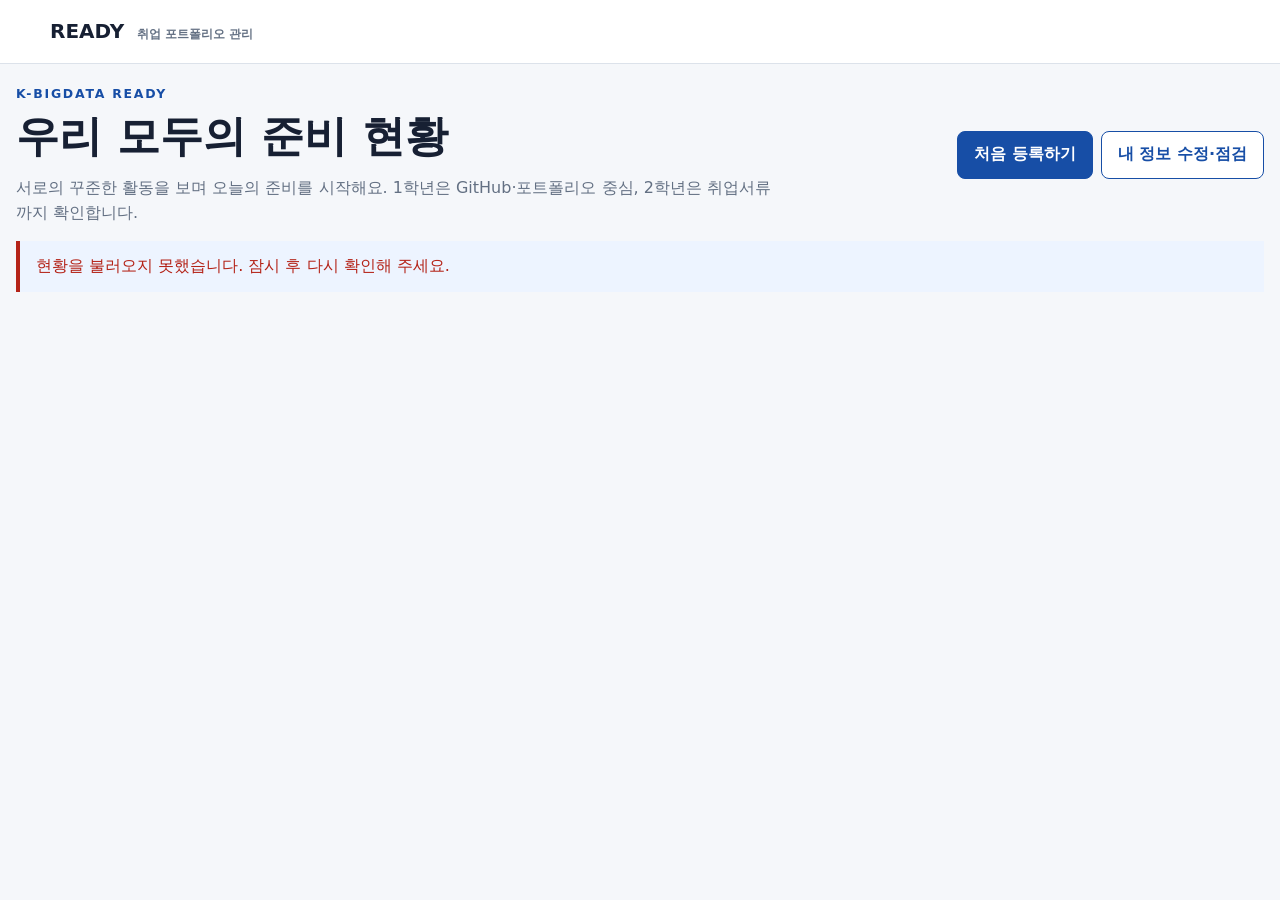
==== index.html @ 65328bdd "메인 학생 현황판과 학년별 준비 기준 개선" ====
<!doctype html><html lang="ko"><head><meta charset="utf-8"><meta name="viewport" content="width=device-width,initial-scale=1"><meta name="description" content="빅데이터소프트웨어공학과 취업 포트폴리오 관리 시스템"><title>READY</title><link rel="stylesheet" href="assets/css/app.css?v=20261002-2"></head><body><a class="skip" href="#app">본문으로</a><header><a class="brand" href="#/">READY <small>취업 포트폴리오 관리</small></a><button id="menu" aria-label="메뉴" aria-expanded="false">☰</button><nav id="nav"></nav></header><main id="app" tabindex="-1"><div class="loading">불러오는 중…</div></main><div id="toast" role="status" aria-live="polite"></div><script src="assets/js/config.js"></script><script type="module" src="assets/js/app.js?v=20261002-2"></script></body></html>
---- assets/css/app.css ----
:root{--ink:#172033;--muted:#637083;--line:#dce2ea;--bg:#f5f7fa;--brand:#174ea6;--ok:#18794e;--warn:#9a6700;--bad:#b42318;--card:#fff}*{box-sizing:border-box}body{margin:0;font-family:system-ui,-apple-system,"Noto Sans KR",sans-serif;background:var(--bg);color:var(--ink);line-height:1.55}a{color:var(--brand)}.skip{position:absolute;left:-9999px}.skip:focus{left:1rem;top:1rem;background:#fff;padding:.7rem;z-index:20}header{height:64px;background:#fff;border-bottom:1px solid var(--line);display:flex;align-items:center;gap:1rem;padding:0 max(1rem,calc((100% - 1180px)/2));position:sticky;top:0;z-index:10}.brand{text-decoration:none;font-size:1.25rem;font-weight:800;color:var(--ink)}.brand small{font-size:.72rem;color:var(--muted);margin-left:.35rem}nav{margin-left:auto;display:flex;gap:.2rem}nav a,nav button{padding:.65rem;border:0;background:none;color:var(--ink);text-decoration:none;font:inherit}#menu{display:none;margin-left:auto;border:0;background:none;font-size:1.4rem}main{max-width:1180px;margin:auto;padding:2rem 1rem 5rem}.hero{padding:4rem 1rem;text-align:center}.hero h1{font-size:clamp(2.4rem,8vw,5rem);margin:0;color:var(--brand)}.hero p{font-size:1.12rem;color:var(--muted)}.actions{display:flex;gap:.65rem;justify-content:center;flex-wrap:wrap;margin-top:2rem}.btn,button{min-height:44px;border-radius:8px;padding:.65rem 1rem;border:1px solid var(--brand);background:var(--brand);color:#fff;font-weight:650;cursor:pointer;text-decoration:none}.btn.secondary,button.secondary{background:#fff;color:var(--brand)}button.danger{background:#fff;color:var(--bad);border-color:var(--bad)}h1{font-size:1.8rem}h2{font-size:1.2rem;margin-top:0}.grid{display:grid;grid-template-columns:repeat(auto-fit,minmax(220px,1fr));gap:1rem}.card{background:var(--card);border:1px solid var(--line);border-radius:12px;padding:1rem;box-shadow:0 1px 2px #00000008}.metric strong{font-size:1.8rem;display:block}.muted{color:var(--muted)}.badge{display:inline-block;padding:.2rem .55rem;border-radius:999px;font-size:.8rem;font-weight:700;background:#e8edf4}.badge.ok{color:var(--ok);background:#e8f5ee}.badge.warn{color:var(--warn);background:#fff5d6}.badge.bad{color:var(--bad);background:#feeceb}form{max-width:760px}.field{margin:.8rem 0}.field label{display:block;font-weight:650;margin-bottom:.3rem}.field input,.field select,.field textarea{width:100%;min-height:44px;padding:.65rem;border:1px solid #aeb8c7;border-radius:7px;background:#fff;font:inherit}.field textarea{min-height:100px}.steps{display:flex;gap:.4rem;margin-bottom:1rem;overflow:auto}.steps span{white-space:nowrap;padding:.45rem .7rem;border-radius:99px;background:#e8edf4}.steps .active{background:var(--brand);color:#fff}.form-actions{display:flex;gap:.6rem;margin-top:1rem}table{width:100%;border-collapse:collapse;background:#fff}th,td{text-align:left;padding:.7rem;border-bottom:1px solid var(--line);vertical-align:top}th{background:#eef2f7}.table-wrap{overflow:auto;border:1px solid var(--line);border-radius:10px}.notice{padding:.8rem 1rem;border-left:4px solid var(--brand);background:#edf4ff;margin:1rem 0}.error{border-color:var(--bad);color:var(--bad)}#toast{position:fixed;right:1rem;bottom:1rem;background:#172033;color:#fff;padding:.8rem 1rem;border-radius:8px;opacity:0;pointer-events:none;transition:.2s}#toast.show{opacity:1}.loading{text-align:center;padding:4rem;color:var(--muted)}.section{margin:1.3rem 0}.list{padding-left:1.2rem}.toolbar{display:flex;gap:.5rem;flex-wrap:wrap;margin-bottom:1rem}.toolbar input,.toolbar select{min-height:44px;padding:.5rem;border:1px solid #aeb8c7;border-radius:7px}.repo{display:flex;justify-content:space-between;gap:1rem;border-bottom:1px solid var(--line);padding:.7rem 0}
@media(max-width:720px){header{flex-wrap:wrap}.brand small{display:none}#menu{display:block}nav{display:none;width:100%;background:#fff;padding-bottom:.5rem}nav.open{display:grid}main{padding-top:1.2rem}.hero{padding:2.5rem 0}.actions .btn{width:100%}.desktop-table thead{display:none}.desktop-table,.desktop-table tbody,.desktop-table tr,.desktop-table td{display:block}.desktop-table tr{margin:.7rem;background:#fff;border:1px solid var(--line);border-radius:10px;padding:.5rem}.desktop-table td{border:0;padding:.25rem .5rem}.desktop-table td:before{content:attr(data-label);font-weight:700;display:inline-block;min-width:8rem}}
.register-wizard{max-width:760px}.register-wizard form{max-width:none}.register-wizard .steps{overflow:visible}.register-wizard .steps button{flex:1;min-width:0;border:0;background:#e8edf4;color:var(--muted);padding:.45rem .25rem;display:flex;align-items:center;justify-content:center;gap:.3rem}.register-wizard .steps button b{display:grid;place-items:center;width:1.45rem;height:1.45rem;border-radius:50%;background:#fff;color:var(--muted);font-size:.76rem}.register-wizard .steps button.active{background:var(--brand);color:#fff}.register-wizard .steps button.active b,.register-wizard .steps button.done b{color:var(--brand)}.register-wizard .steps button.done{color:var(--brand)}.wizard-panel{display:none}.wizard-panel.active{display:block}.wizard-panel .form-actions{justify-content:space-between}.wizard-panel .form-actions.end{justify-content:flex-end}.register-summary{display:grid;grid-template-columns:1fr 1fr;margin:0}.register-summary div{padding:.55rem .2rem;border-bottom:1px solid var(--line)}.register-summary dt{font-size:.8rem;color:var(--muted)}.register-summary dd{margin:0;font-weight:700;overflow:hidden;text-overflow:ellipsis;white-space:nowrap}.confirm-note{margin:.8rem 0 0}
@media(max-width:720px){main:has(.register-wizard){padding:.75rem .75rem 1rem}main:has(.register-wizard)>h1{font-size:1.35rem;margin:.15rem 0 .6rem}.register-wizard .steps{gap:.25rem;margin-bottom:.6rem}.register-wizard .steps button{min-height:38px;border-radius:8px}.register-wizard .steps button span{font-size:.72rem}.register-wizard .steps button b{width:1.2rem;height:1.2rem}.wizard-panel{padding:.75rem}.wizard-panel h2{font-size:1rem;margin-bottom:.45rem}.wizard-panel .field{margin:.42rem 0}.wizard-panel .field label{font-size:.82rem;margin-bottom:.12rem}.wizard-panel .field input,.wizard-panel .field select{min-height:38px;padding:.42rem .55rem;font-size:.9rem}.wizard-panel .form-actions{margin-top:.65rem}.wizard-panel .form-actions button{min-height:40px;padding:.45rem .8rem}.register-summary div{padding:.4rem .15rem}.confirm-note{font-size:.78rem}.register-wizard .card{box-shadow:none}}
@media(max-width:430px){.register-wizard .steps button{gap:0}.register-wizard .steps button span{display:none}.register-wizard .steps button b{width:1.5rem;height:1.5rem}}
.home-dashboard{min-height:calc(100vh - 128px);display:grid;grid-template-columns:minmax(0,1fr) minmax(360px,.9fr);align-items:center;gap:clamp(2rem,7vw,6rem);padding:clamp(2rem,7vh,5rem) 1rem}.home-intro{max-width:590px}.eyebrow{margin:0 0 .45rem;color:var(--brand);font-size:.78rem;font-weight:800;letter-spacing:.14em}.home-intro h1{margin:0;font-size:clamp(2.4rem,5.7vw,5.2rem);line-height:1.08;letter-spacing:-.045em}.home-intro>p:not(.eyebrow,.login-links){max-width:500px;margin:1.1rem 0 1.8rem;color:var(--muted);font-size:1.05rem}.register-cta{width:min(100%,360px);display:flex;justify-content:space-between;align-items:center;padding:.9rem 1.15rem;font-size:1.05rem}.register-cta span{font-size:1.35rem}.login-links{display:flex;gap:.55rem;margin:1rem 0 0;font-size:.88rem}.login-links a{color:var(--muted);text-underline-offset:3px}.live-status{padding:1.35rem;border:1px solid var(--line);border-radius:18px;background:#fff;box-shadow:0 14px 40px #17315d12}.status-heading{display:flex;align-items:center;justify-content:space-between;margin-bottom:1rem}.status-heading h2{margin:0;font-size:1.45rem}.status-dot{display:flex;align-items:center;gap:.35rem;color:var(--ok);font-size:.76rem;font-weight:800}.status-dot:before{content:"";width:.48rem;height:.48rem;border-radius:50%;background:var(--ok);box-shadow:0 0 0 4px #e8f5ee}.status-grid{display:grid;grid-template-columns:1fr 1fr;gap:.7rem}.status-grid article{padding:1rem;border-radius:12px;background:#f3f6fa}.status-grid strong{display:block;color:var(--brand);font-size:1.75rem;line-height:1.1}.status-grid span{display:block;margin-top:.35rem;color:var(--muted);font-size:.8rem}.status-updated{margin:.8rem 0 0;text-align:right;color:var(--muted);font-size:.72rem}
@media(max-width:720px){main:has(.home-dashboard){padding:.8rem 1rem 1rem}.home-dashboard{min-height:calc(100vh - 82px);display:flex;flex-direction:column;justify-content:center;gap:1.25rem;padding:0}.home-intro{width:100%}.home-intro .eyebrow{font-size:.68rem}.home-intro h1{font-size:2rem;line-height:1.12}.home-intro>p:not(.eyebrow,.login-links){margin:.65rem 0 1rem;font-size:.88rem}.register-cta{width:100%;padding:.72rem 1rem}.login-links{justify-content:center;margin:.7rem 0 0;font-size:.78rem}.live-status{width:100%;padding:1rem;border-radius:14px}.status-heading{margin-bottom:.7rem}.status-heading h2{font-size:1.15rem}.status-grid{gap:.5rem}.status-grid article{padding:.7rem}.status-grid strong{font-size:1.4rem}.status-grid span{font-size:.72rem}.status-updated{margin:.55rem 0 0}}

/* Professor dashboard: compact overview for a 40-student, two-grade cohort. */
main:has(.admin-summary){max-width:1380px;padding-top:1.35rem}main:has(.admin-summary)>h1{margin:.1rem 0;font-size:1.65rem}.admin-heading{display:flex;align-items:flex-end;justify-content:space-between;gap:1rem;margin:.2rem 0 1.2rem}.admin-heading p{margin:.15rem 0;color:var(--muted)}.admin-heading>span{padding:.55rem .75rem;border-radius:8px;background:#eaf1fb;color:var(--muted);font-size:.78rem}.admin-heading>span b{color:var(--ink);margin-left:.3rem}.admin-summary{display:grid;grid-template-columns:1.3fr repeat(3,1fr) .9fr;gap:.7rem}.admin-summary article{min-height:126px;padding:1rem 1.05rem;border:1px solid var(--line);border-radius:14px;background:#fff;box-shadow:0 3px 12px #17315d0a}.admin-summary span{display:block;color:var(--muted);font-size:.82rem;font-weight:700}.admin-summary strong{display:block;margin:.25rem 0;color:var(--ink);font-size:2rem;line-height:1}.admin-summary strong small{margin-left:.15rem;font-size:.8rem;color:var(--muted)}.summary-main{background:linear-gradient(135deg,#174ea6,#2468c7)!important;color:#fff}.summary-main span,.summary-main strong,.summary-main strong small{color:#fff}.summary-main p{display:flex;gap:.35rem;margin:.75rem 0 0}.summary-main p b{padding:.22rem .45rem;border-radius:99px;background:#ffffff24;font-size:.7rem}.summary-state{position:relative;overflow:hidden}.summary-state:before{content:"";position:absolute;inset:0 auto 0 0;width:4px}.summary-state.excellent:before{background:var(--ok)}.summary-state.progress:before{background:#d28a00}.summary-state.attention:before{background:var(--bad)}.summary-state em{font-style:normal;color:var(--muted);font-size:.7rem}.summary-mini{display:flex;flex-direction:column;justify-content:center}.roster-section{margin-top:1rem;border:1px solid var(--line);border-radius:14px;background:#fff;overflow:hidden}.roster-title{display:flex;align-items:flex-end;justify-content:space-between;gap:1rem;padding:1rem}.roster-title h2,.roster-title p{margin:0}.roster-title p{color:var(--muted);font-size:.75rem}.admin-toolbar{margin:0}.admin-toolbar input{width:210px}.admin-toolbar input,.admin-toolbar select{min-height:38px;padding:.4rem .55rem;background:#fff;font-size:.78rem}.roster-head,.roster-row{display:grid;grid-template-columns:minmax(185px,1.4fr) 62px 94px 105px minmax(260px,1.8fr) minmax(170px,1.2fr) 18px;align-items:center;gap:.7rem}.roster-head{padding:.55rem 1rem;background:#f2f5f9;color:var(--muted);font-size:.7rem;font-weight:800}.roster-row{min-height:76px;padding:.65rem 1rem;border-top:1px solid #edf0f4;color:var(--ink);text-decoration:none;transition:.15s}.roster-row:hover{background:#f8fbff;box-shadow:inset 3px 0 var(--brand)}.student-identity{display:flex;align-items:center;min-width:0;gap:.65rem}.avatar{display:grid;flex:0 0 36px;height:36px;place-items:center;border-radius:11px;background:#e8effa;color:var(--brand);font-weight:850}.student-identity>span:last-child{min-width:0}.student-identity strong,.student-identity small{display:block;overflow:hidden;text-overflow:ellipsis;white-space:nowrap}.student-identity small{color:var(--muted);font-size:.68rem}.student-grade{font-size:.78rem;font-weight:750}.readiness{display:inline-block;padding:.28rem .48rem;border-radius:99px;font-size:.7rem;font-weight:800;white-space:nowrap}.readiness.excellent{background:#e8f5ee;color:var(--ok)}.readiness.progress{background:#fff5d6;color:var(--warn)}.readiness.attention{background:#feeceb;color:var(--bad)}.github-cell strong,.github-cell span{display:block}.github-cell strong{font-size:.94rem}.github-cell strong small{margin-left:.2rem;color:var(--muted);font-size:.62rem}.github-cell span{color:var(--muted);font-size:.66rem}.check-list{display:flex;flex-wrap:wrap;gap:.3rem}.check-item{display:inline-flex;align-items:center;gap:.2rem;padding:.2rem .35rem;border-radius:5px;background:#f0f3f6;color:var(--muted);font-size:.65rem;white-space:nowrap}.check-item i{display:grid;width:13px;height:13px;place-items:center;border-radius:50%;font-style:normal;font-size:.55rem}.check-item.done{background:#edf8f2;color:var(--ok)}.check-item.done i{background:var(--ok);color:#fff}.check-item.missing i{background:#d7dde5;color:#fff}.attention-cell{display:flex;align-items:center;flex-wrap:wrap;gap:.25rem}.attention-cell span{padding:.16rem .35rem;border-radius:4px;background:#fff0ef;color:var(--bad);font-size:.62rem;white-space:nowrap}.attention-cell span.clear{background:#edf8f2;color:var(--ok)}.attention-cell small{color:var(--muted)}.row-arrow{color:#9aa6b6;font-size:1.25rem}.empty-roster{padding:3rem;text-align:center;color:var(--muted)}
@media(max-width:1050px){.admin-summary{grid-template-columns:repeat(4,1fr)}.summary-main{grid-column:span 2}.summary-mini{grid-column:span 2}.roster-head{display:none}.roster-list{display:grid;grid-template-columns:1fr 1fr;gap:.7rem;padding:.7rem;background:#f3f6fa}.roster-row{display:grid;grid-template-columns:1fr auto;gap:.55rem;min-height:0;border:1px solid var(--line);border-radius:10px;background:#fff}.student-identity{grid-column:1/-1}.student-grade{position:absolute;margin:8px 34px 0 0;right:0}.github-cell{grid-column:1}.check-list{grid-column:1/-1}.attention-cell{grid-column:1/-1}.row-arrow{position:absolute;right:1.25rem}.roster-row{position:relative}}
@media(max-width:720px){main:has(.admin-summary){padding:.8rem}.admin-heading{display:block;margin-bottom:.75rem}.admin-heading>span{display:inline-block;margin-top:.45rem}.admin-summary{grid-template-columns:1fr 1fr;gap:.5rem}.admin-summary article{min-height:105px;padding:.8rem}.summary-main{grid-column:1/-1;min-height:112px!important}.summary-mini{grid-column:1/-1;min-height:76px!important}.admin-summary strong{font-size:1.6rem}.roster-title{display:block;padding:.8rem}.admin-toolbar{display:grid;grid-template-columns:1fr 1fr;margin-top:.65rem}.admin-toolbar input{width:auto;grid-column:1/-1}.admin-toolbar input,.admin-toolbar select{width:100%}.roster-list{grid-template-columns:1fr;padding:.5rem}.roster-row{padding:.75rem}.student-grade{margin-top:10px}.admin-heading .eyebrow{font-size:.66rem}}

/* Public social proof: anonymous, activity-based and intentionally non-ranking. */
.social-home{align-items:start;padding-top:clamp(2rem,5vh,4rem)}.motivation-note{max-width:500px;margin-top:1.25rem;padding:.8rem 1rem;border-left:3px solid var(--ok);background:#eef8f3;border-radius:0 9px 9px 0}.motivation-note strong,.motivation-note span{display:block}.motivation-note strong{font-size:.85rem}.motivation-note span{margin-top:.15rem;color:var(--muted);font-size:.72rem}.peer-heading{display:flex;align-items:end;justify-content:space-between;margin:1rem 0 .45rem;padding-top:.85rem;border-top:1px solid var(--line)}.peer-heading h3,.peer-heading p{margin:0}.peer-heading h3{font-size:.95rem}.peer-heading p{color:var(--muted);font-size:.65rem}.peer-heading>span{color:var(--brand);font-size:.65rem;font-weight:800}.peer-list{display:grid;gap:.38rem;max-height:286px;overflow:auto;padding-right:.15rem}.peer-row{display:grid;grid-template-columns:minmax(112px,1.1fr) auto minmax(100px,.9fr);align-items:center;gap:.6rem;padding:.52rem .6rem;border:1px solid #e9edf2;border-radius:9px;background:#fbfcfe}.peer-name{display:flex;align-items:center;gap:.45rem;min-width:0}.peer-name>span{display:grid;flex:0 0 28px;height:28px;place-items:center;border-radius:8px;background:#e7eef9;color:var(--brand);font-size:.65rem;font-weight:850}.peer-name strong,.peer-name small,.peer-result strong,.peer-result small{display:block}.peer-name strong{font-size:.76rem}.peer-name small,.peer-result small{color:var(--muted);font-size:.58rem}.peer-signals{display:flex;gap:.2rem}.peer-signals i{display:grid;width:20px;height:20px;place-items:center;border-radius:50%;background:#e2e6eb;color:#8b96a5;font-size:.55rem;font-style:normal;font-weight:850}.peer-signals i.on{background:#e4f5eb;color:var(--ok)}.peer-result{text-align:right}.peer-result strong{color:var(--brand);font-size:.68rem}.peer-loading{padding:1rem;text-align:center;color:var(--muted);font-size:.75rem}
@media(max-width:720px){.social-home{justify-content:flex-start;padding-top:.65rem}.social-home .home-intro h1{font-size:1.85rem}.motivation-note{display:none}.peer-heading{margin-top:.75rem}.peer-list{max-height:260px}.peer-row{grid-template-columns:minmax(112px,1fr) auto;gap:.35rem;padding:.45rem}.peer-signals{justify-self:end}.peer-signals i{width:17px;height:17px;font-size:.5rem}.peer-result{grid-column:1/-1;display:flex;justify-content:space-between;gap:.5rem;text-align:left}.peer-result small{text-align:right}.status-updated{text-align:left}.social-home .live-status{margin-bottom:.5rem}}

/* Public cohort dashboard: the main page is the shared motivation board. */
main:has(.public-home){max-width:1380px;padding-top:1.25rem}.public-hero{display:flex;align-items:center;justify-content:space-between;gap:1rem;margin-bottom:1rem}.public-hero h1,.public-hero p{margin:0}.public-hero h1{font-size:clamp(1.8rem,4vw,2.7rem)}.public-hero>div>p:last-child{max-width:760px;margin-top:.35rem;color:var(--muted)}.public-actions{display:flex;gap:.5rem;flex:0 0 auto}.public-summary{grid-template-columns:1.3fr repeat(3,1fr)}.public-roster .roster-row{cursor:default}.public-roster .roster-row:hover{box-shadow:none}.public-roster .status-updated{padding:0 1rem 1rem}.public-roster .check-list{min-width:260px}
@media(max-width:720px){main:has(.public-home){padding:.75rem}.public-hero{display:block}.public-hero h1{font-size:1.65rem}.public-hero>div>p:last-child{font-size:.8rem}.public-actions{margin-top:.75rem}.public-actions .btn{flex:1;text-align:center;font-size:.78rem;padding:.55rem}.public-summary{grid-template-columns:1fr 1fr}.public-summary .summary-main{grid-column:1/-1}.public-roster .roster-title{padding:.75rem}.public-roster .admin-toolbar{grid-template-columns:1fr 1fr}.public-roster .admin-toolbar input{grid-column:1/-1}.public-roster .roster-list{max-height:none}.public-roster .check-list{min-width:0}.public-roster .status-updated{font-size:.65rem}}
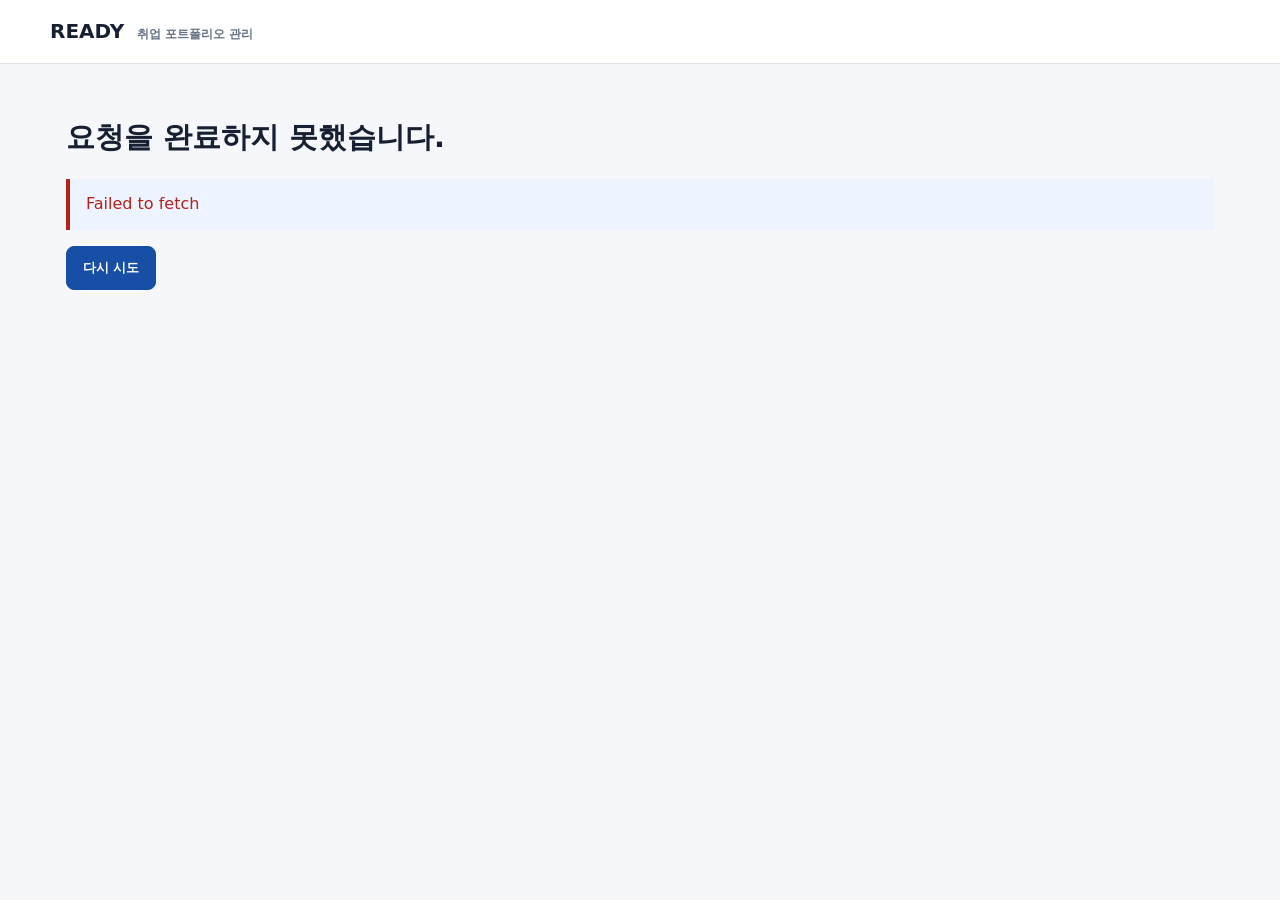
==== commit aeff8741: "Add activity-day readiness and student TODO dashboard" ====
--- a/index.html
+++ b/index.html
@@ -1 +1 @@
-<!doctype html><html lang="ko"><head><meta charset="utf-8"><meta name="viewport" content="width=device-width,initial-scale=1"><meta name="description" content="빅데이터소프트웨어공학과 취업 포트폴리오 관리 시스템"><title>READY</title><link rel="stylesheet" href="assets/css/app.css?v=20261002-2"></head><body><a class="skip" href="#app">본문으로</a><header><a class="brand" href="#/">READY <small>취업 포트폴리오 관리</small></a><button id="menu" aria-label="메뉴" aria-expanded="false">☰</button><nav id="nav"></nav></header><main id="app" tabindex="-1"><div class="loading">불러오는 중…</div></main><div id="toast" role="status" aria-live="polite"></div><script src="assets/js/config.js"></script><script type="module" src="assets/js/app.js?v=20261002-2"></script></body></html>
+<!doctype html><html lang="ko"><head><meta charset="utf-8"><meta name="viewport" content="width=device-width,initial-scale=1"><meta name="description" content="빅데이터소프트웨어공학과 취업 포트폴리오 관리 시스템"><title>READY</title><link rel="stylesheet" href="assets/css/app.css?v=20261002-3"></head><body><a class="skip" href="#app">본문으로</a><header><a class="brand" href="#/">READY <small>취업 포트폴리오 관리</small></a><button id="menu" aria-label="메뉴" aria-expanded="false">☰</button><nav id="nav"></nav></header><main id="app" tabindex="-1"><div class="loading">불러오는 중…</div></main><div id="toast" role="status" aria-live="polite"></div><script src="assets/js/config.js"></script><script type="module" src="assets/js/app.js?v=20261002-3"></script></body></html>
--- a/assets/css/app.css
+++ b/assets/css/app.css
@@ -18,3 +18,9 @@
 /* Public cohort dashboard: the main page is the shared motivation board. */
 main:has(.public-home){max-width:1380px;padding-top:1.25rem}.public-hero{display:flex;align-items:center;justify-content:space-between;gap:1rem;margin-bottom:1rem}.public-hero h1,.public-hero p{margin:0}.public-hero h1{font-size:clamp(1.8rem,4vw,2.7rem)}.public-hero>div>p:last-child{max-width:760px;margin-top:.35rem;color:var(--muted)}.public-actions{display:flex;gap:.5rem;flex:0 0 auto}.public-summary{grid-template-columns:1.3fr repeat(3,1fr)}.public-roster .roster-row{cursor:default}.public-roster .roster-row:hover{box-shadow:none}.public-roster .status-updated{padding:0 1rem 1rem}.public-roster .check-list{min-width:260px}
 @media(max-width:720px){main:has(.public-home){padding:.75rem}.public-hero{display:block}.public-hero h1{font-size:1.65rem}.public-hero>div>p:last-child{font-size:.8rem}.public-actions{margin-top:.75rem}.public-actions .btn{flex:1;text-align:center;font-size:.78rem;padding:.55rem}.public-summary{grid-template-columns:1fr 1fr}.public-summary .summary-main{grid-column:1/-1}.public-roster .roster-title{padding:.75rem}.public-roster .admin-toolbar{grid-template-columns:1fr 1fr}.public-roster .admin-toolbar input{grid-column:1/-1}.public-roster .roster-list{max-height:none}.public-roster .check-list{min-width:0}.public-roster .status-updated{font-size:.65rem}}
+
+/* Student TODO dashboard */
+main:has(.todo-page){max-width:1360px}.todo-page{padding:.5rem 0 2rem}.todo-hero{padding:1rem 0 1.4rem}.todo-hero h1{margin:.15rem 0;font-size:clamp(1.8rem,3vw,2.6rem)}.todo-hero p:last-child{margin:.3rem 0;color:var(--muted)}.todo-hero .public-actions{margin-top:1rem}.todo-summary{display:flex;flex-wrap:wrap;gap:.55rem;margin-bottom:1rem}.todo-summary span{padding:.7rem .85rem;border:1px solid var(--line);border-radius:10px;background:#fff;color:var(--muted);font-size:.82rem}.todo-summary strong{color:var(--ink);font-size:1.05rem}.todo-section,.detail-panel{padding:1rem;border:1px solid var(--line);border-radius:14px;background:#fff;margin-bottom:1rem}.todo-section-title{display:flex;justify-content:space-between;align-items:center}.todo-section-title h2{margin:.1rem 0 .9rem;font-size:1.25rem}.todo-section-title span{color:var(--muted);font-size:.8rem}.todo-filters{display:flex;flex-wrap:wrap;gap:.5rem;margin-bottom:1rem}.todo-filters input,.todo-filters select{min-height:42px;padding:.55rem;border:1px solid #aeb8c7;border-radius:7px;background:#fff;font:inherit;font-size:.85rem}.todo-filters input{min-width:220px;flex:1}.todo-grid{display:grid;grid-template-columns:repeat(3,minmax(0,1fr));gap:.7rem}.todo-card{display:block;min-width:0;padding:1rem;border:1px solid var(--line);border-radius:12px;background:#fff;color:var(--ink);text-decoration:none}.todo-card:hover{border-color:var(--brand);background:#f8fbff}.todo-card[hidden]{display:none}.todo-card-head{display:flex;justify-content:space-between;align-items:flex-start;gap:.35rem}.todo-card h3{margin:0;font-size:1rem}.todo-card small{color:var(--muted);font-size:.72rem}.readiness.good{background:#e9f2fc;color:#174ea6}.activity-days{display:flex;align-items:baseline;gap:.35rem;margin:.9rem 0;color:var(--muted);font-size:.8rem}.activity-days strong{color:var(--brand);font-size:1.15rem}.activity-days span{margin-left:auto;font-size:.68rem}.todo-list{border-top:1px solid var(--line);padding-top:.7rem}.todo-list>strong{display:block;margin-bottom:.5rem;font-size:.75rem}.todo-list>div{display:flex;flex-wrap:wrap;gap:.3rem}.todo-tag,.todo-done{padding:.27rem .43rem;border-radius:5px;background:#fff0ef;color:#b42318;font-size:.7rem}.todo-done{background:#e8f5ee;color:var(--ok)}.detail-page{max-width:980px;margin:auto}.detail-panel h2{margin:.1rem 0 .8rem;font-size:1.2rem}.detail-issues{margin:0;padding-left:1.2rem}.detail-issues li{margin:.3rem 0}.detail-metrics{display:grid;grid-template-columns:repeat(2,1fr);gap:.6rem}.detail-metrics span{padding:.7rem;background:#f3f6fa;border-radius:8px;color:var(--muted);font-size:.8rem}.detail-metrics strong{display:block;color:var(--ink);font-size:1rem}.detail-repo{padding:.8rem 0;border-top:1px solid var(--line)}.detail-repo h3{margin:0}.detail-repo p{color:var(--muted);font-size:.78rem}.quality-checks,.readme-checks{display:flex;flex-wrap:wrap;gap:.3rem}.quality-checks span,.readme-checks span{padding:.27rem .4rem;border-radius:5px;background:#edf8f2;color:var(--ok);font-size:.72rem}.quality-checks span:has(+ span),.readme-checks .fail{background:#fff5df;color:#9b6200}.detail-panel textarea{display:block;width:100%;min-height:100px;margin-bottom:.6rem}
+.readme-checks .fail{background:#fff5df;color:#9b6200}
+@media(max-width:950px){.todo-grid{grid-template-columns:repeat(2,minmax(0,1fr))}}
+@media(max-width:650px){main:has(.todo-page){padding:.75rem}.todo-hero{padding:.4rem 0 1rem}.todo-hero h1{font-size:1.65rem}.todo-section{padding:.75rem}.todo-grid{grid-template-columns:1fr}.todo-filters{display:grid;grid-template-columns:1fr 1fr}.todo-filters input{min-width:0;grid-column:1/-1}.todo-filters select{min-width:0;width:100%}.todo-summary span{flex:1 1 45%;padding:.55rem}.todo-card{padding:.8rem}.detail-metrics{grid-template-columns:1fr 1fr}}
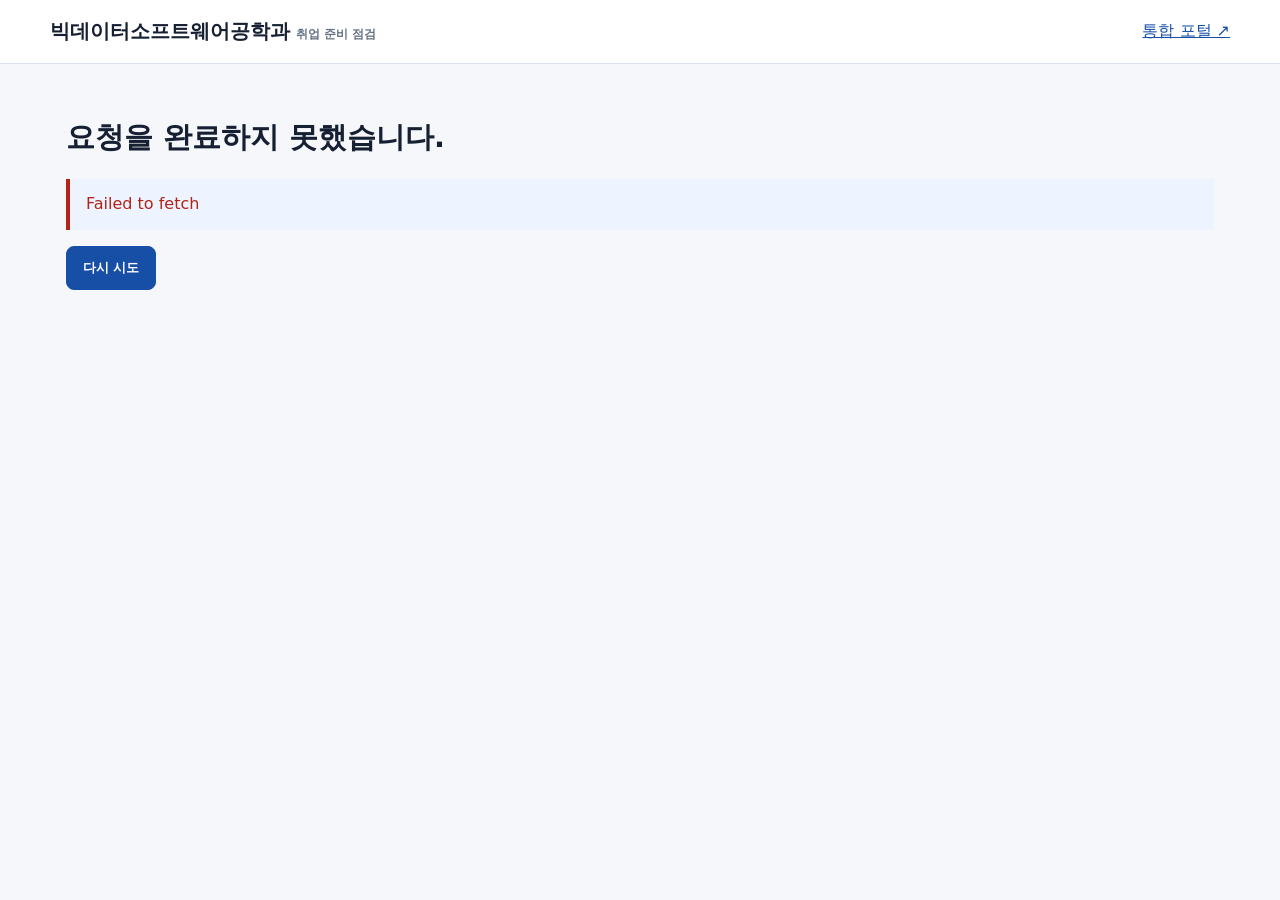
==== commit c49fdd4c: "Align Ready shell and identity with portal" ====
--- a/index.html
+++ b/index.html
@@ -1 +1,9 @@
-<!doctype html><html lang="ko"><head><meta charset="utf-8"><meta name="viewport" content="width=device-width,initial-scale=1"><meta name="description" content="빅데이터소프트웨어공학과 취업 포트폴리오 관리 시스템"><title>READY</title><link rel="stylesheet" href="assets/css/app.css?v=20261002-3"></head><body><a class="skip" href="#app">본문으로</a><header><a class="brand" href="#/">READY <small>취업 포트폴리오 관리</small></a><button id="menu" aria-label="메뉴" aria-expanded="false">☰</button><nav id="nav"></nav></header><main id="app" tabindex="-1"><div class="loading">불러오는 중…</div></main><div id="toast" role="status" aria-live="polite"></div><script src="assets/js/config.js"></script><script type="module" src="assets/js/app.js?v=20261002-3"></script></body></html>
+<!doctype html><html lang="ko"><head><meta charset="utf-8"><meta name="viewport" content="width=device-width,initial-scale=1"><meta name="robots" content="noindex, nofollow, noarchive"><meta name="description" content="빅데이터소프트웨어공학과 취업 준비 점검 시스템"><meta name="theme-color" content="#0b1739"><title>취업 준비 점검 | 빅데이터소프트웨어공학과</title><link rel="icon" href="favicon.svg" type="image/svg+xml"><link rel="stylesheet" href="assets/css/app.css?v=20261005-portal"></head><body><a class="skip" href="#app">본문으로</a><header class="site-header">
+  <a class="brand" href="#/" aria-label="취업 준비 점검 홈">
+    <span class="brand-mark" aria-hidden="true"><span></span></span>
+    <span class="brand-copy"><strong>빅데이터소프트웨어공학과</strong><small>취업 준비 점검</small></span>
+  </a>
+  <nav id="nav" aria-label="취업 준비 메뉴"></nav>
+  <a class="portal-link" href="https://portal.k-bigdata.kr/">통합 포털 ↗</a>
+  <button id="menu" aria-label="메뉴" aria-expanded="false">☰</button>
+</header><main id="app" tabindex="-1"><div class="loading">불러오는 중…</div></main><div id="toast" role="status" aria-live="polite"></div><script src="assets/js/config.js"></script><script type="module" src="assets/js/app.js?v=20261005-portal"></script></body></html>
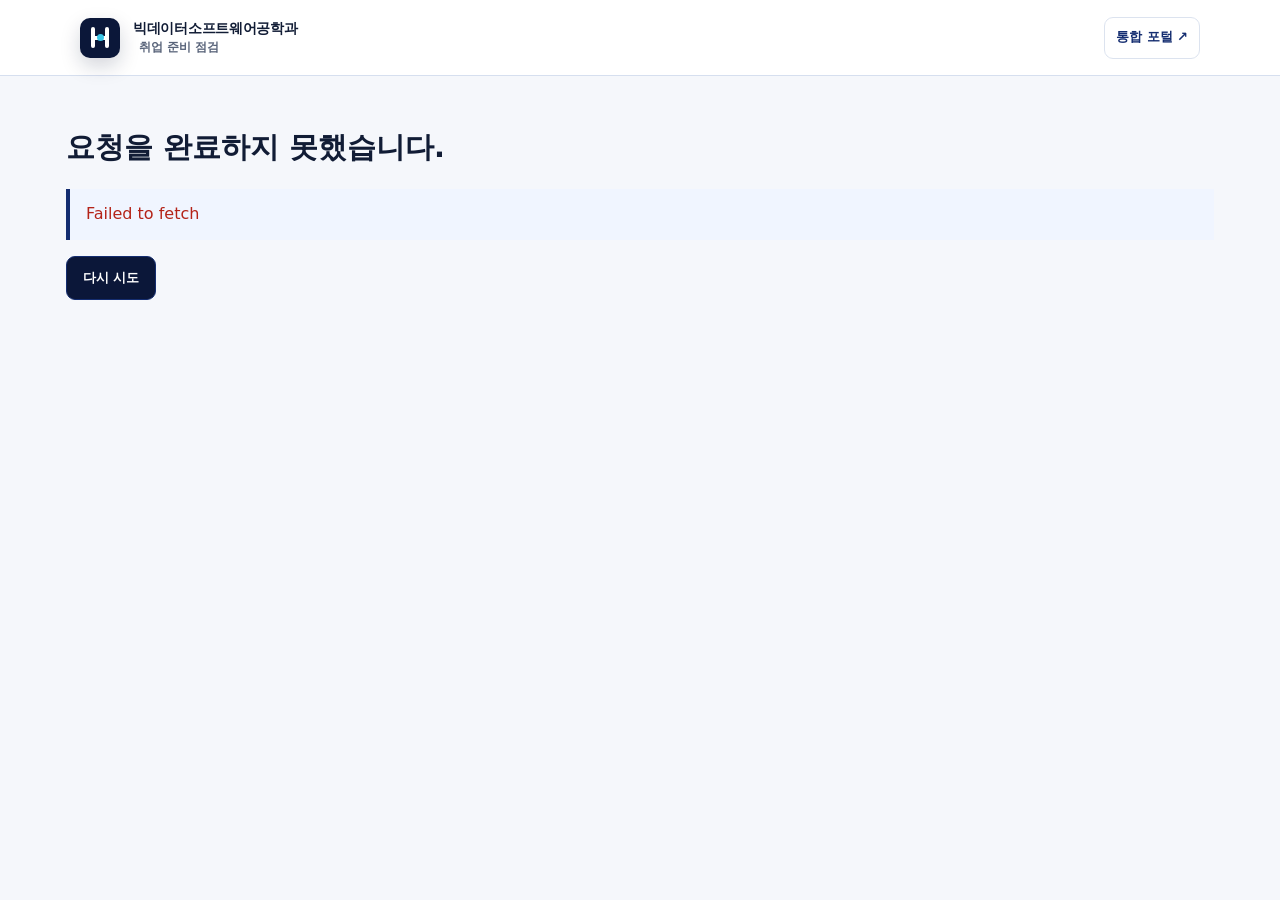
==== commit f3f46019: "Finalize portal-aligned Ready assets" ====
--- a/index.html
+++ b/index.html
@@ -1,4 +1,4 @@
-<!doctype html><html lang="ko"><head><meta charset="utf-8"><meta name="viewport" content="width=device-width,initial-scale=1"><meta name="robots" content="noindex, nofollow, noarchive"><meta name="description" content="빅데이터소프트웨어공학과 취업 준비 점검 시스템"><meta name="theme-color" content="#0b1739"><title>취업 준비 점검 | 빅데이터소프트웨어공학과</title><link rel="icon" href="favicon.svg" type="image/svg+xml"><link rel="stylesheet" href="assets/css/app.css?v=20261005-portal"></head><body><a class="skip" href="#app">본문으로</a><header class="site-header">
+<!doctype html><html lang="ko"><head><meta charset="utf-8"><meta name="viewport" content="width=device-width,initial-scale=1"><meta name="robots" content="noindex, nofollow, noarchive"><meta name="description" content="빅데이터소프트웨어공학과 취업 준비 점검 시스템"><meta name="theme-color" content="#0b1739"><title>취업 준비 점검 | 빅데이터소프트웨어공학과</title><link rel="icon" href="favicon.svg" type="image/svg+xml"><link rel="stylesheet" href="assets/css/app.css?v=20261005-portal2"></head><body><a class="skip" href="#app">본문으로</a><header class="site-header">
   <a class="brand" href="#/" aria-label="취업 준비 점검 홈">
     <span class="brand-mark" aria-hidden="true"><span></span></span>
     <span class="brand-copy"><strong>빅데이터소프트웨어공학과</strong><small>취업 준비 점검</small></span>
--- a/assets/css/app.css
+++ b/assets/css/app.css
@@ -24,3 +24,195 @@
 .readme-checks .fail{background:#fff5df;color:#9b6200}
 @media(max-width:950px){.todo-grid{grid-template-columns:repeat(2,minmax(0,1fr))}}
 @media(max-width:650px){main:has(.todo-page){padding:.75rem}.todo-hero{padding:.4rem 0 1rem}.todo-hero h1{font-size:1.65rem}.todo-section{padding:.75rem}.todo-grid{grid-template-columns:1fr}.todo-filters{display:grid;grid-template-columns:1fr 1fr}.todo-filters input{min-width:0;grid-column:1/-1}.todo-filters select{min-width:0;width:100%}.todo-summary span{flex:1 1 45%;padding:.55rem}.todo-card{padding:.8rem}.detail-metrics{grid-template-columns:1fr 1fr}}
+
+
+/* 2026-10-05 Portal-aligned standalone Ready */
+:root{
+  --ink:#111c35;
+  --muted:#59647a;
+  --line:#dce3ef;
+  --bg:#f5f7fb;
+  --brand:#142d70;
+  --brand-dark:#0b1739;
+  --card:#fff;
+}
+body{background:var(--bg);color:var(--ink)}
+.site-header{
+  position:sticky;
+  top:0;
+  z-index:100;
+  height:76px;
+  display:flex;
+  align-items:center;
+  gap:18px;
+  padding:0 max(20px,calc((100% - 1120px)/2));
+  border-bottom:1px solid rgba(210,220,238,.9);
+  background:rgba(255,255,255,.94);
+  backdrop-filter:blur(16px);
+}
+.brand{
+  display:flex;
+  align-items:center;
+  gap:13px;
+  min-width:0;
+  color:var(--ink);
+  text-decoration:none;
+}
+.brand-mark{
+  position:relative;
+  width:40px;
+  height:40px;
+  flex:0 0 40px;
+  border-radius:10px;
+  background:var(--brand-dark);
+  box-shadow:0 8px 20px rgba(11,23,57,.18);
+}
+.brand-mark::before,.brand-mark::after{content:"";position:absolute;background:#fff;border-radius:2px}
+.brand-mark::before{width:4px;height:21px;left:11px;top:9px;box-shadow:14px 0 #fff}
+.brand-mark::after{width:18px;height:4px;left:11px;top:18px}
+.brand-mark>span{position:absolute;z-index:2;width:7px;height:7px;left:17px;top:16px;border-radius:50%;background:#39c6e8}
+.brand-copy{display:grid;line-height:1.25}
+.brand-copy strong{font-size:14px;letter-spacing:-.02em}
+.brand-copy small{margin-top:3px;color:var(--muted);font-size:12px}
+.site-header nav{
+  margin-left:auto;
+  display:flex;
+  align-items:center;
+  gap:4px;
+}
+.site-header nav a,.site-header nav button{
+  min-height:42px;
+  display:inline-flex;
+  align-items:center;
+  padding:8px 11px;
+  border:0;
+  border-radius:9px;
+  background:transparent;
+  color:#3d4961;
+  font-size:13px;
+  font-weight:700;
+}
+.site-header nav a:hover,.site-header nav button:hover{color:var(--brand);background:#f1f5fb}
+.portal-link{
+  display:inline-flex;
+  align-items:center;
+  min-height:42px;
+  padding:8px 11px;
+  border:1px solid var(--line);
+  border-radius:9px;
+  color:var(--brand);
+  background:#fff;
+  font-size:13px;
+  font-weight:750;
+  text-decoration:none;
+  white-space:nowrap;
+}
+#menu{
+  margin-left:0;
+  min-width:44px;
+  min-height:44px;
+  border:0;
+  background:transparent;
+  color:var(--brand);
+}
+main{max-width:1180px;padding-top:30px}
+main:has(.public-home){max-width:1180px;padding-top:30px}
+.public-hero{
+  margin-bottom:18px;
+  padding:30px 32px;
+  border:1px solid var(--line);
+  border-radius:16px;
+  background:linear-gradient(135deg,#fff,#f6f9ff);
+  box-shadow:0 9px 28px rgba(17,36,77,.055);
+}
+.public-hero .eyebrow{color:var(--brand);letter-spacing:.12em}
+.public-hero h1{
+  color:var(--ink);
+  font-size:clamp(2rem,4vw,2.8rem);
+  line-height:1.25;
+  letter-spacing:-.045em;
+}
+.public-hero>div>p:last-child{font-size:15px;line-height:1.75}
+.btn,button{
+  border-radius:9px;
+  border-color:var(--brand);
+  background:var(--brand-dark);
+}
+.btn.secondary,button.secondary{
+  border-color:var(--line);
+  color:var(--brand);
+  background:#fff;
+}
+.card,.roster-section,.admin-summary article,.todo-section,.detail-panel,.live-status{
+  border-radius:14px;
+  box-shadow:0 9px 28px rgba(17,36,77,.055);
+}
+.roster-section{overflow:hidden}
+.admin-summary article{border-color:var(--line)}
+.toolbar input,.toolbar select,.field input,.field select,.field textarea{
+  border-radius:9px;
+}
+.field input:focus,.field select:focus,.field textarea:focus,.toolbar input:focus,.toolbar select:focus{
+  outline:3px solid rgba(20,45,112,.1);
+  border-color:var(--brand);
+}
+.register-wizard .steps button.active{background:var(--brand)}
+.notice{border-left-color:var(--brand);background:#f0f5ff}
+
+@media(max-width:900px) and (min-width:721px){
+  .site-header{
+    padding-inline:16px;
+    gap:10px;
+  }
+  .brand-copy strong{font-size:13px}
+  .site-header nav a,.site-header nav button{padding-inline:8px;font-size:12px}
+  .portal-link{padding-inline:8px;font-size:12px}
+}
+@media(max-width:720px){
+  .site-header{
+    height:auto;
+    min-height:64px;
+    padding:0 12px;
+    flex-wrap:wrap;
+    gap:6px;
+  }
+  .brand{min-height:64px;flex:1 1 auto}
+  .brand-mark{width:38px;height:38px;flex-basis:38px}
+  .brand-copy strong{max-width:185px;font-size:13px;white-space:nowrap;overflow:hidden;text-overflow:ellipsis}
+  .brand-copy small{display:block;max-width:185px;font-size:11px;white-space:nowrap;overflow:hidden;text-overflow:ellipsis}
+  .portal-link{
+    min-height:40px;
+    padding:7px 8px;
+    font-size:0;
+  }
+  .portal-link::after{content:"포털 ↗";font-size:12px}
+  #menu{display:block}
+  .site-header nav{
+    order:4;
+    display:none;
+    width:100%;
+    margin:0;
+    padding:8px 0 12px;
+    grid-template-columns:1fr 1fr;
+    gap:6px;
+  }
+  .site-header nav.open{display:grid}
+  .site-header nav a,.site-header nav button{
+    justify-content:center;
+    min-height:44px;
+    border:1px solid var(--line);
+    background:#fff;
+  }
+  main,main:has(.public-home){padding-top:18px}
+  .public-hero{
+    display:block;
+    padding:22px 18px;
+    border-radius:14px;
+  }
+  .public-hero h1{font-size:1.8rem}
+  .public-hero>div>p:last-child{font-size:.86rem}
+  .public-actions{margin-top:14px}
+}
+@media(max-width:420px){
+  .brand-copy strong,.brand-copy small{max-width:150px}
+}
